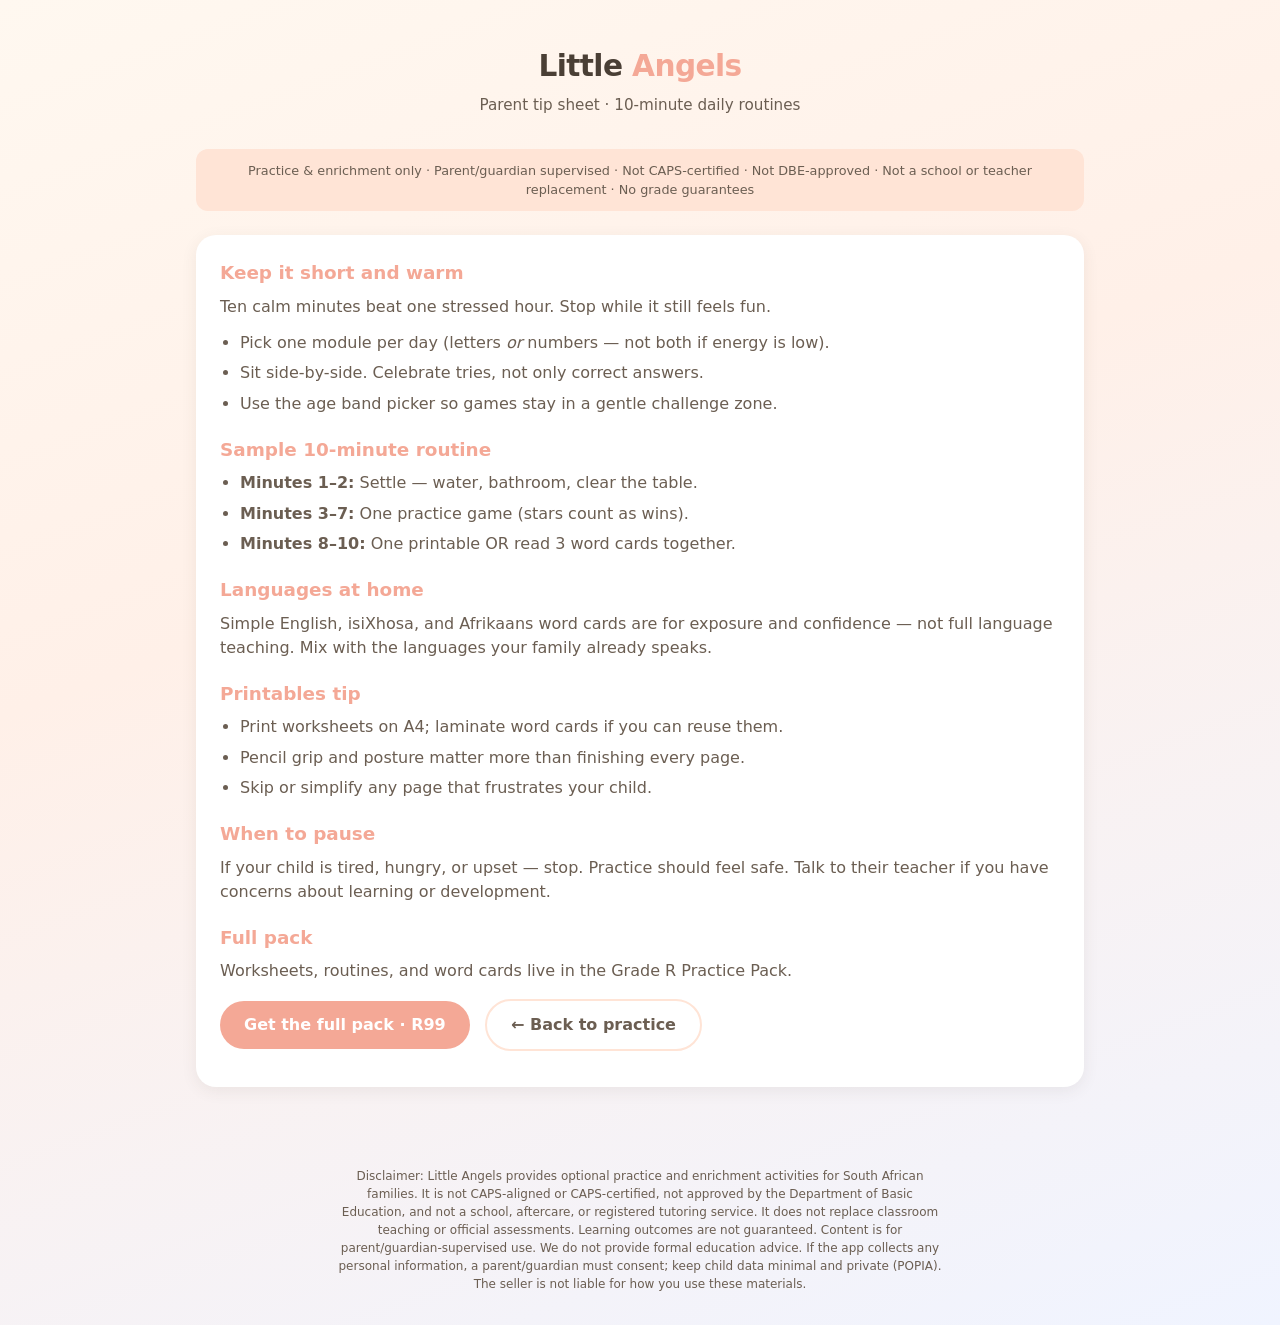
==== tips.html @ 87672984 "Initial Little Angels Grade R practice pack + web MVP Free static practice games (ages 4–9) and sell" ====
<!DOCTYPE html>
<html lang="en">
<head>
  <meta charset="UTF-8" />
  <meta name="viewport" content="width=device-width, initial-scale=1" />
  <title>Parent Tip Sheet — Little Angels</title>
  <link rel="stylesheet" href="css/styles.css" />
</head>
<body>
  <div class="wrap">
    <header class="site">
      <div class="logo">Little <span>Angels</span></div>
      <p class="tagline">Parent tip sheet · 10-minute daily routines</p>
    </header>

    <div class="disclaimer-bar">
      Practice &amp; enrichment only · Parent/guardian supervised · Not CAPS-certified · Not DBE-approved · Not a school or teacher replacement · No grade guarantees
    </div>

    <div class="tips-content">
      <h2>Keep it short and warm</h2>
      <p>Ten calm minutes beat one stressed hour. Stop while it still feels fun.</p>
      <ul>
        <li>Pick one module per day (letters <em>or</em> numbers — not both if energy is low).</li>
        <li>Sit side-by-side. Celebrate tries, not only correct answers.</li>
        <li>Use the age band picker so games stay in a gentle challenge zone.</li>
      </ul>

      <h2>Sample 10-minute routine</h2>
      <ul>
        <li><strong>Minutes 1–2:</strong> Settle — water, bathroom, clear the table.</li>
        <li><strong>Minutes 3–7:</strong> One practice game (stars count as wins).</li>
        <li><strong>Minutes 8–10:</strong> One printable OR read 3 word cards together.</li>
      </ul>

      <h2>Languages at home</h2>
      <p>Simple English, isiXhosa, and Afrikaans word cards are for exposure and confidence — not full language teaching. Mix with the languages your family already speaks.</p>

      <h2>Printables tip</h2>
      <ul>
        <li>Print worksheets on A4; laminate word cards if you can reuse them.</li>
        <li>Pencil grip and posture matter more than finishing every page.</li>
        <li>Skip or simplify any page that frustrates your child.</li>
      </ul>

      <h2>When to pause</h2>
      <p>If your child is tired, hungry, or upset — stop. Practice should feel safe. Talk to their teacher if you have concerns about learning or development.</p>

      <h2>Full pack</h2>
      <p>Worksheets, routines, and word cards live in the Grade R Practice Pack.</p>
      <p style="margin-top:1rem;">
        <a class="btn" href="https://gumroad.com/l/PLACEHOLDER-little-angels">Get the full pack · R99</a>
        &nbsp;
        <a class="btn ghost" href="index.html">← Back to practice</a>
      </p>
    </div>
  </div>

  <footer class="site">
    <p>Disclaimer: Little Angels provides optional practice and enrichment activities for South African families. It is not CAPS-aligned or CAPS-certified, not approved by the Department of Basic Education, and not a school, aftercare, or registered tutoring service. It does not replace classroom teaching or official assessments. Learning outcomes are not guaranteed. Content is for parent/guardian-supervised use. We do not provide formal education advice. If the app collects any personal information, a parent/guardian must consent; keep child data minimal and private (POPIA). The seller is not liable for how you use these materials.</p>
  </footer>
</body>
</html>
---- css/styles.css ----
:root {
  --cream: #FFF8F0;
  --peach: #FFE4D6;
  --coral: #F4A896;
  --soft-coral: #FFB5A0;
  --sky: #B8D4E8;
  --mint: #C8E6D0;
  --lavender: #E0D4F0;
  --sunshine: #FFEAA7;
  --ink: #4A3F35;
  --ink-soft: #6B5E52;
  --white: #FFFFFF;
  --star: #F5C542;
  --shadow: rgba(74, 63, 53, 0.08);
  --radius: 20px;
  --font: "Segoe UI", system-ui, -apple-system, sans-serif;
}

* { box-sizing: border-box; margin: 0; padding: 0; }

body {
  font-family: var(--font);
  background: linear-gradient(160deg, var(--cream) 0%, #FFF0E8 40%, #F0F4FF 100%);
  color: var(--ink);
  min-height: 100vh;
  line-height: 1.5;
}

.wrap {
  max-width: 920px;
  margin: 0 auto;
  padding: 1.25rem 1rem 3rem;
}

header.site {
  text-align: center;
  padding: 1.5rem 0 1rem;
}

.logo {
  font-size: 1.85rem;
  font-weight: 700;
  color: var(--ink);
  letter-spacing: -0.02em;
}

.logo span { color: var(--coral); }

.tagline {
  color: var(--ink-soft);
  font-size: 0.95rem;
  margin-top: 0.35rem;
}

.disclaimer-bar {
  background: var(--peach);
  border-radius: 12px;
  padding: 0.75rem 1rem;
  font-size: 0.8rem;
  color: var(--ink-soft);
  margin: 1rem 0 1.5rem;
  text-align: center;
}

.age-picker {
  display: flex;
  gap: 0.75rem;
  justify-content: center;
  flex-wrap: wrap;
  margin-bottom: 1.75rem;
}

.age-btn {
  background: var(--white);
  border: 2px solid transparent;
  border-radius: 999px;
  padding: 0.65rem 1.25rem;
  font-size: 1rem;
  font-weight: 600;
  color: var(--ink);
  cursor: pointer;
  box-shadow: 0 2px 8px var(--shadow);
  transition: border-color 0.2s, transform 0.15s;
}

.age-btn:hover { transform: translateY(-2px); }
.age-btn.active {
  border-color: var(--coral);
  background: var(--peach);
}

.stars-bar {
  display: flex;
  align-items: center;
  justify-content: center;
  gap: 0.5rem;
  margin-bottom: 1.5rem;
  font-size: 1.1rem;
  font-weight: 600;
}

.stars-bar .count { color: var(--coral); }

.modules {
  display: grid;
  grid-template-columns: repeat(auto-fit, minmax(160px, 1fr));
  gap: 1rem;
  margin-bottom: 2rem;
}

.mod-card {
  background: var(--white);
  border-radius: var(--radius);
  padding: 1.25rem 1rem;
  text-align: center;
  cursor: pointer;
  box-shadow: 0 4px 16px var(--shadow);
  border: 2px solid transparent;
  transition: border-color 0.2s, transform 0.15s;
  text-decoration: none;
  color: inherit;
  display: block;
}

.mod-card:hover {
  transform: translateY(-3px);
  border-color: var(--soft-coral);
}

.mod-card .emoji { font-size: 2.2rem; display: block; margin-bottom: 0.5rem; }
.mod-card h3 { font-size: 1.05rem; margin-bottom: 0.25rem; }
.mod-card p { font-size: 0.8rem; color: var(--ink-soft); }

.mod-card.letters { background: linear-gradient(145deg, #fff, #FFE8E0); }
.mod-card.numbers { background: linear-gradient(145deg, #fff, #E0F0FF); }
.mod-card.shapes { background: linear-gradient(145deg, #fff, #E8F8EC); }
.mod-card.words { background: linear-gradient(145deg, #fff, #F0E8FF); }
.mod-card.count { background: linear-gradient(145deg, #fff, #FFF8E0); }

.cta-box {
  background: var(--white);
  border-radius: var(--radius);
  padding: 1.5rem;
  text-align: center;
  box-shadow: 0 4px 16px var(--shadow);
  margin-bottom: 1.5rem;
}

.cta-box h2 { font-size: 1.25rem; margin-bottom: 0.5rem; }
.cta-box p { color: var(--ink-soft); font-size: 0.95rem; margin-bottom: 1rem; }

.btn {
  display: inline-block;
  background: var(--coral);
  color: white;
  font-weight: 600;
  padding: 0.75rem 1.5rem;
  border-radius: 999px;
  text-decoration: none;
  border: none;
  cursor: pointer;
  font-size: 1rem;
  transition: background 0.2s, transform 0.15s;
}

.btn:hover { background: #E8907A; transform: translateY(-1px); }
.btn.secondary {
  background: var(--sky);
  color: var(--ink);
}
.btn.secondary:hover { background: #A8C8E0; }
.btn.ghost {
  background: transparent;
  color: var(--ink-soft);
  border: 2px solid var(--peach);
}
.btn.ghost:hover { background: var(--peach); }

.nav-links {
  display: flex;
  gap: 1rem;
  justify-content: center;
  flex-wrap: wrap;
  margin-top: 1rem;
  font-size: 0.9rem;
}

.nav-links a { color: var(--ink-soft); }

footer.site {
  text-align: center;
  font-size: 0.75rem;
  color: var(--ink-soft);
  padding: 2rem 1rem;
  max-width: 640px;
  margin: 0 auto;
}

/* Practice screens */
.practice-view { display: none; }
.practice-view.active { display: block; }

.back-btn {
  background: none;
  border: none;
  color: var(--ink-soft);
  font-size: 0.95rem;
  cursor: pointer;
  margin-bottom: 1rem;
  padding: 0.25rem 0;
}

.practice-card {
  background: var(--white);
  border-radius: var(--radius);
  padding: 1.75rem 1.25rem;
  box-shadow: 0 4px 20px var(--shadow);
  text-align: center;
  min-height: 280px;
}

.practice-card h2 {
  font-size: 1.35rem;
  margin-bottom: 0.5rem;
}

.prompt-big {
  font-size: 4rem;
  font-weight: 700;
  margin: 1rem 0;
  color: var(--coral);
  line-height: 1.1;
}

.prompt-med {
  font-size: 2.5rem;
  font-weight: 700;
  margin: 1rem 0;
  color: var(--ink);
}

.choices {
  display: flex;
  flex-wrap: wrap;
  gap: 0.75rem;
  justify-content: center;
  margin: 1.25rem 0;
}

.choice {
  min-width: 70px;
  min-height: 70px;
  padding: 0.75rem 1rem;
  font-size: 1.5rem;
  font-weight: 700;
  border-radius: 16px;
  border: 3px solid var(--peach);
  background: var(--cream);
  color: var(--ink);
  cursor: pointer;
  transition: background 0.15s, border-color 0.15s, transform 0.1s;
}

.choice:hover { background: var(--peach); transform: scale(1.05); }
.choice.correct { background: var(--mint); border-color: #7BC98A; }
.choice.wrong { background: #FFD0D0; border-color: #E88A8A; }

.feedback {
  min-height: 1.5rem;
  font-weight: 600;
  margin: 0.75rem 0;
  font-size: 1.1rem;
}

.feedback.good { color: #3A8A4A; }
.feedback.bad { color: #C06060; }

.controls {
  display: flex;
  gap: 0.75rem;
  justify-content: center;
  margin-top: 1rem;
  flex-wrap: wrap;
}

.shape-visual {
  width: 100px;
  height: 100px;
  margin: 1rem auto;
}

.shape-visual.circle {
  background: var(--coral);
  border-radius: 50%;
}
.shape-visual.square {
  background: var(--sky);
  border-radius: 8px;
}
.shape-visual.triangle {
  width: 0; height: 0;
  background: transparent;
  border-left: 50px solid transparent;
  border-right: 50px solid transparent;
  border-bottom: 90px solid #7BC98A;
}
.shape-visual.rectangle {
  width: 140px;
  height: 80px;
  background: var(--lavender);
  border-radius: 8px;
}
.shape-visual.star-shape {
  background: var(--sunshine);
  clip-path: polygon(50% 0%, 61% 35%, 98% 35%, 68% 57%, 79% 91%, 50% 70%, 21% 91%, 32% 57%, 2% 35%, 39% 35%);
}

.count-items {
  display: flex;
  flex-wrap: wrap;
  gap: 0.5rem;
  justify-content: center;
  margin: 1rem 0;
  font-size: 2rem;
}

.word-card-display {
  background: linear-gradient(145deg, var(--lavender), var(--peach));
  border-radius: 16px;
  padding: 1.5rem;
  margin: 1rem auto;
  max-width: 280px;
  font-size: 2rem;
  font-weight: 700;
}

.lang-tabs {
  display: flex;
  gap: 0.5rem;
  justify-content: center;
  margin-bottom: 1rem;
  flex-wrap: wrap;
}

.lang-tab {
  padding: 0.4rem 0.9rem;
  border-radius: 999px;
  border: 2px solid var(--peach);
  background: var(--white);
  cursor: pointer;
  font-size: 0.85rem;
  font-weight: 600;
}
.lang-tab.active { background: var(--peach); }

.tips-content {
  background: var(--white);
  border-radius: var(--radius);
  padding: 1.5rem;
  box-shadow: 0 4px 16px var(--shadow);
}

.tips-content h2 { margin: 1.25rem 0 0.5rem; font-size: 1.15rem; color: var(--coral); }
.tips-content h2:first-child { margin-top: 0; }
.tips-content ul { margin-left: 1.25rem; color: var(--ink-soft); }
.tips-content li { margin-bottom: 0.4rem; }
.tips-content p { color: var(--ink-soft); margin-bottom: 0.75rem; }

@media (max-width: 480px) {
  .prompt-big { font-size: 3rem; }
  .choice { min-width: 56px; min-height: 56px; font-size: 1.25rem; }
}
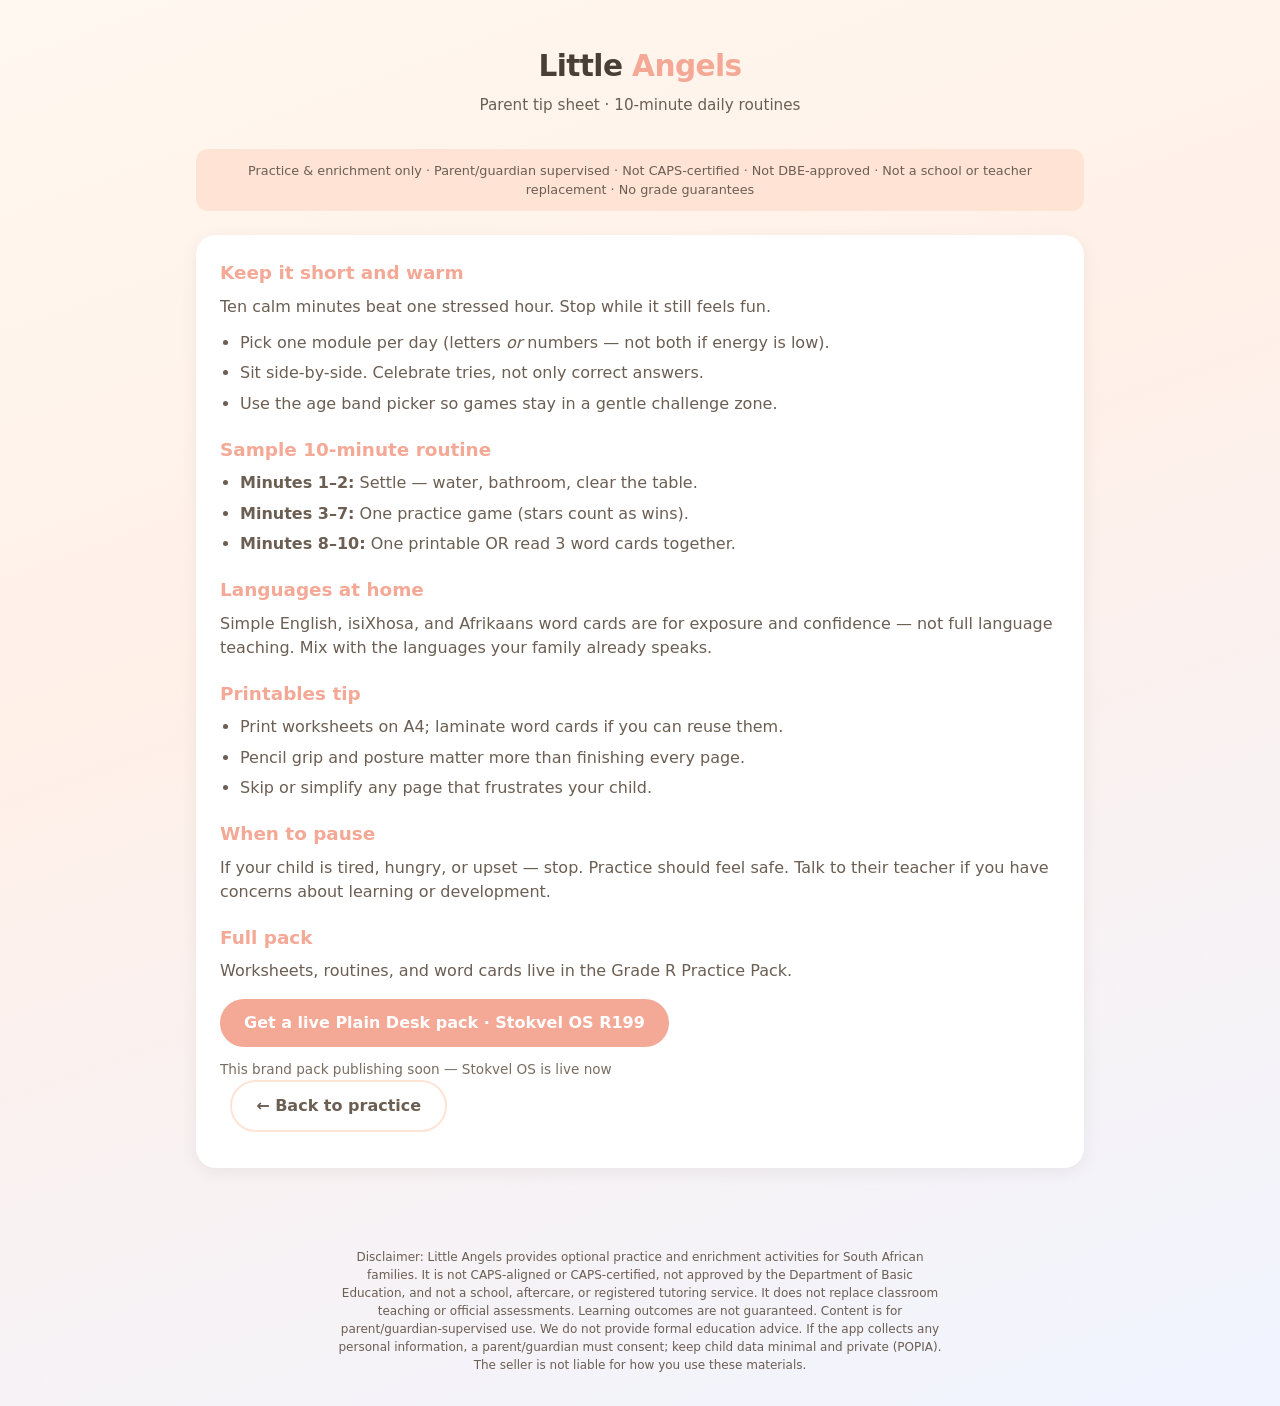
==== commit be065aa7: "Fix Gumroad CTA: point demos to live Stokvel pack Replace PLACEHOLDER / bare gumroad links with stof" ====
--- a/tips.html
+++ b/tips.html
@@ -49,7 +49,8 @@
       <h2>Full pack</h2>
       <p>Worksheets, routines, and word cards live in the Grade R Practice Pack.</p>
       <p style="margin-top:1rem;">
-        <a class="btn" href="https://gumroad.com/l/PLACEHOLDER-little-angels">Get the full pack · R99</a>
+        <a class="btn" href="https://stofficial.gumroad.com/l/ydbgne" target="_blank" rel="noopener">Get a live Plain Desk pack · Stokvel OS R199</a>
+        <p style="margin:0.75rem 0 0;font-size:0.85rem;opacity:0.9">This brand pack publishing soon — Stokvel OS is live now</p>
         &nbsp;
         <a class="btn ghost" href="index.html">← Back to practice</a>
       </p>
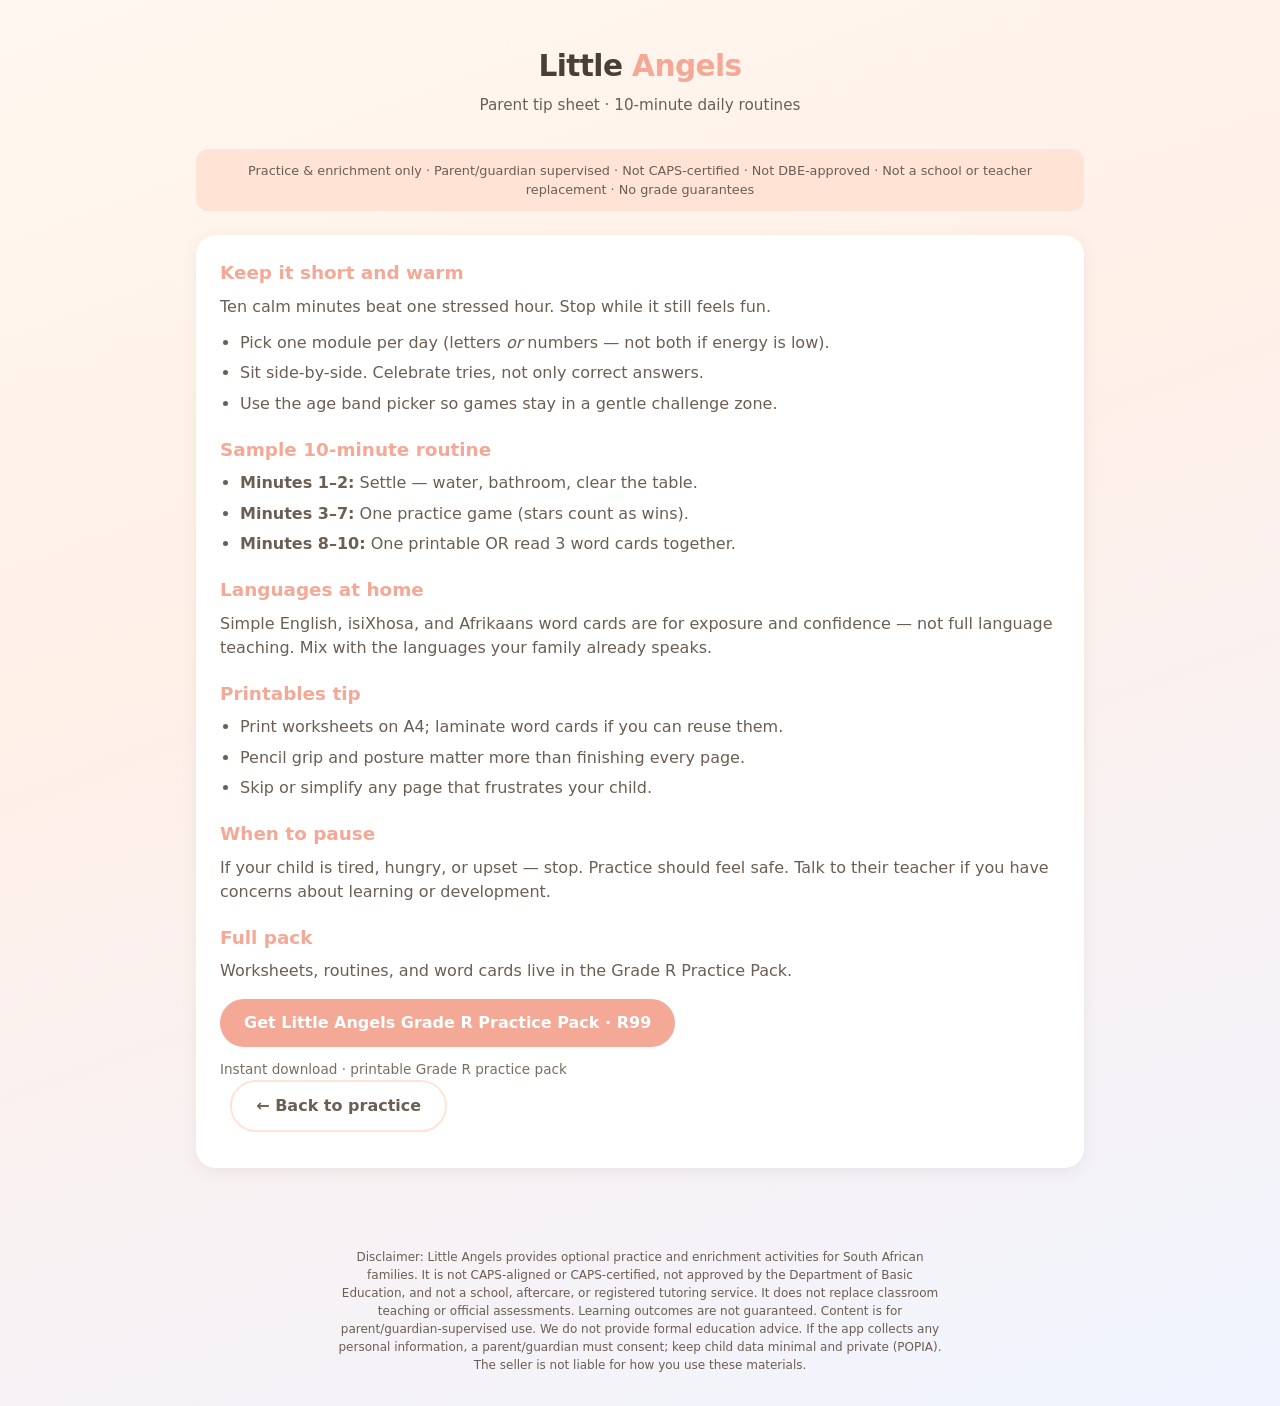
==== commit cef1e659: "Swap demo CTA to live Little Angels Gumroad SKU (jsjetg)" ====
--- a/tips.html
+++ b/tips.html
@@ -49,8 +49,8 @@
       <h2>Full pack</h2>
       <p>Worksheets, routines, and word cards live in the Grade R Practice Pack.</p>
       <p style="margin-top:1rem;">
-        <a class="btn" href="https://stofficial.gumroad.com/l/ydbgne" target="_blank" rel="noopener">Get a live Plain Desk pack · Stokvel OS R199</a>
-        <p style="margin:0.75rem 0 0;font-size:0.85rem;opacity:0.9">This brand pack publishing soon — Stokvel OS is live now</p>
+        <a class="btn" href="https://stofficial.gumroad.com/l/jsjetg" target="_blank" rel="noopener">Get Little Angels Grade R Practice Pack · R99</a>
+        <p style="margin:0.75rem 0 0;font-size:0.85rem;opacity:0.9">Instant download · printable Grade R practice pack</p>
         &nbsp;
         <a class="btn ghost" href="index.html">← Back to practice</a>
       </p>
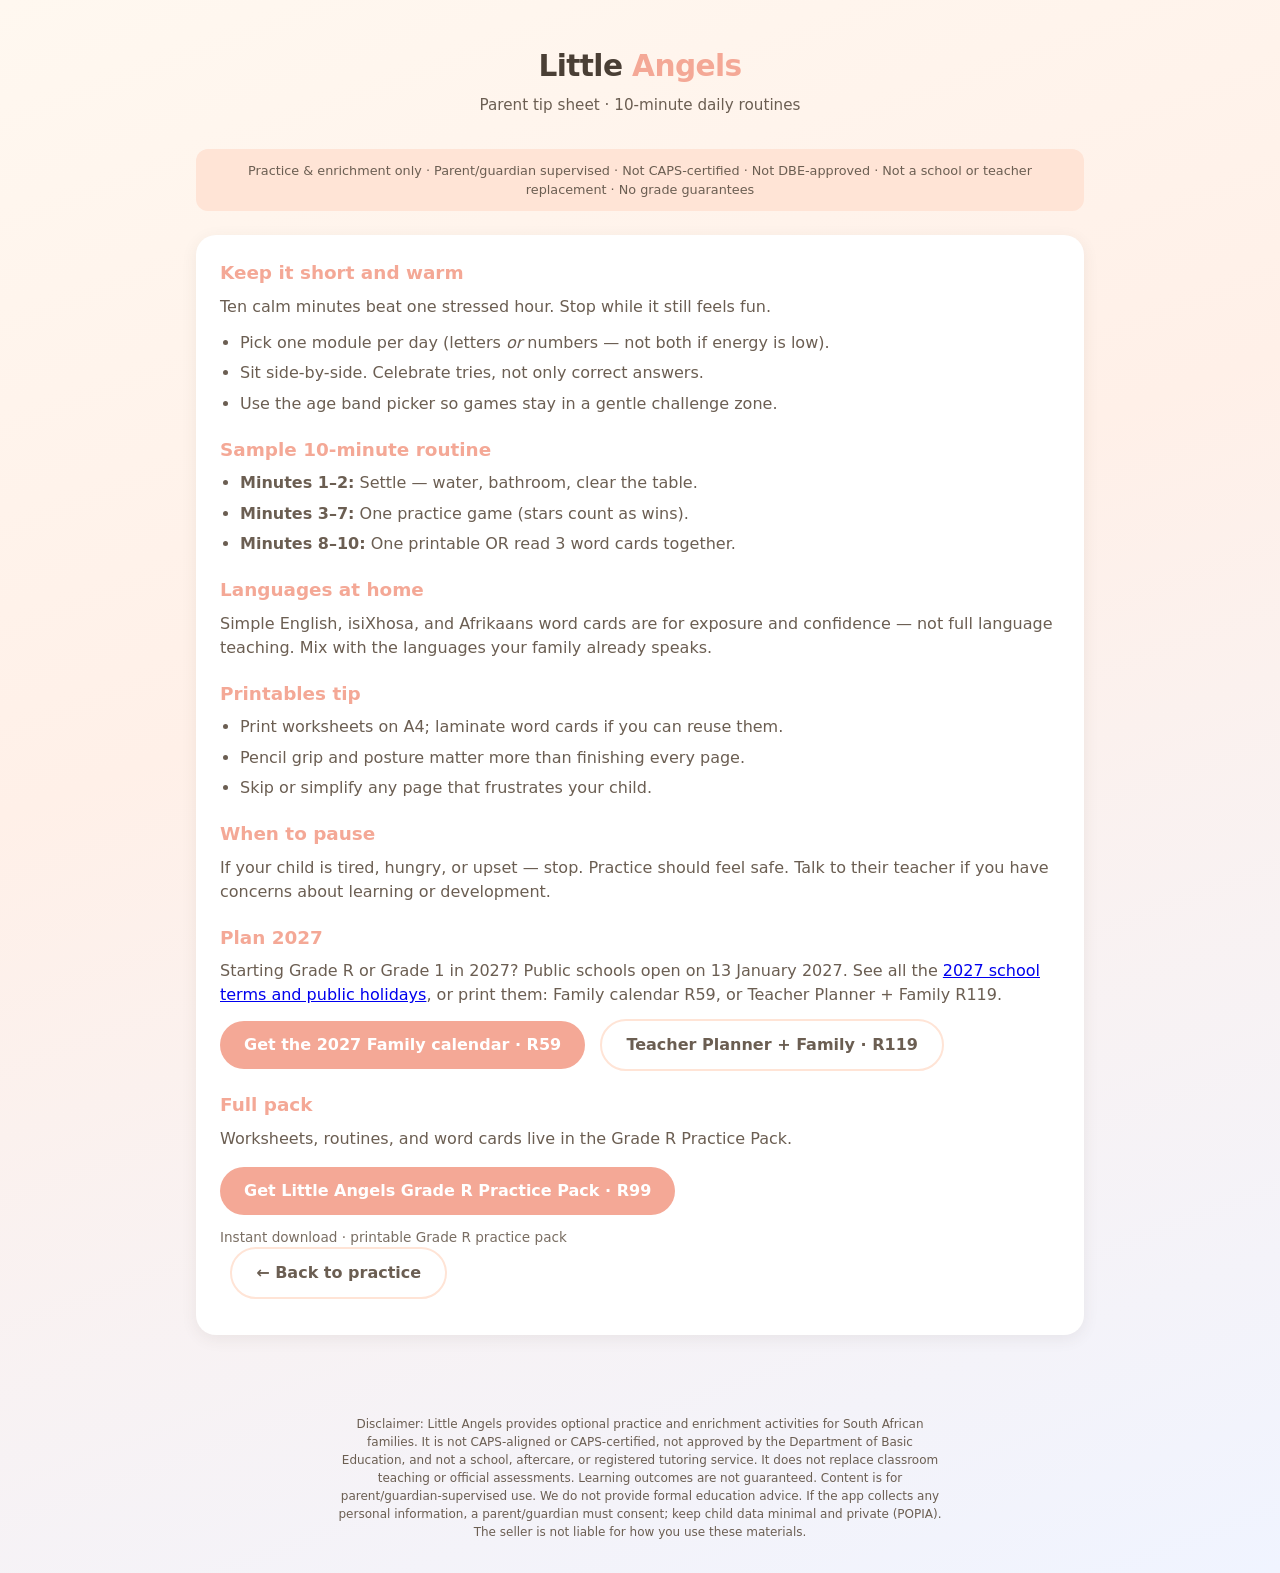
==== commit 9f716412: "Add Plan 2027 calendar callout" ====
--- a/tips.html
+++ b/tips.html
@@ -46,6 +46,14 @@
       <h2>When to pause</h2>
       <p>If your child is tired, hungry, or upset — stop. Practice should feel safe. Talk to their teacher if you have concerns about learning or development.</p>
 
+      <h2>Plan 2027</h2>
+      <p>Starting Grade R or Grade 1 in 2027? Public schools open on 13 January 2027. See all the <a href="https://esteprinsloo101-web.github.io/plain-desk/2027-calendar/">2027 school terms and public holidays</a>, or print them: Family calendar R59, or Teacher Planner + Family R119.</p>
+      <p style="margin-top:0.75rem;">
+        <a class="btn" href="https://stofficial.gumroad.com/l/sa-2027-calendar" target="_blank" rel="noopener">Get the 2027 Family calendar · R59</a>
+        &nbsp;
+        <a class="btn ghost" href="https://stofficial.gumroad.com/l/sa-2027-teacher-planner" target="_blank" rel="noopener">Teacher Planner + Family · R119</a>
+      </p>
+
       <h2>Full pack</h2>
       <p>Worksheets, routines, and word cards live in the Grade R Practice Pack.</p>
       <p style="margin-top:1rem;">
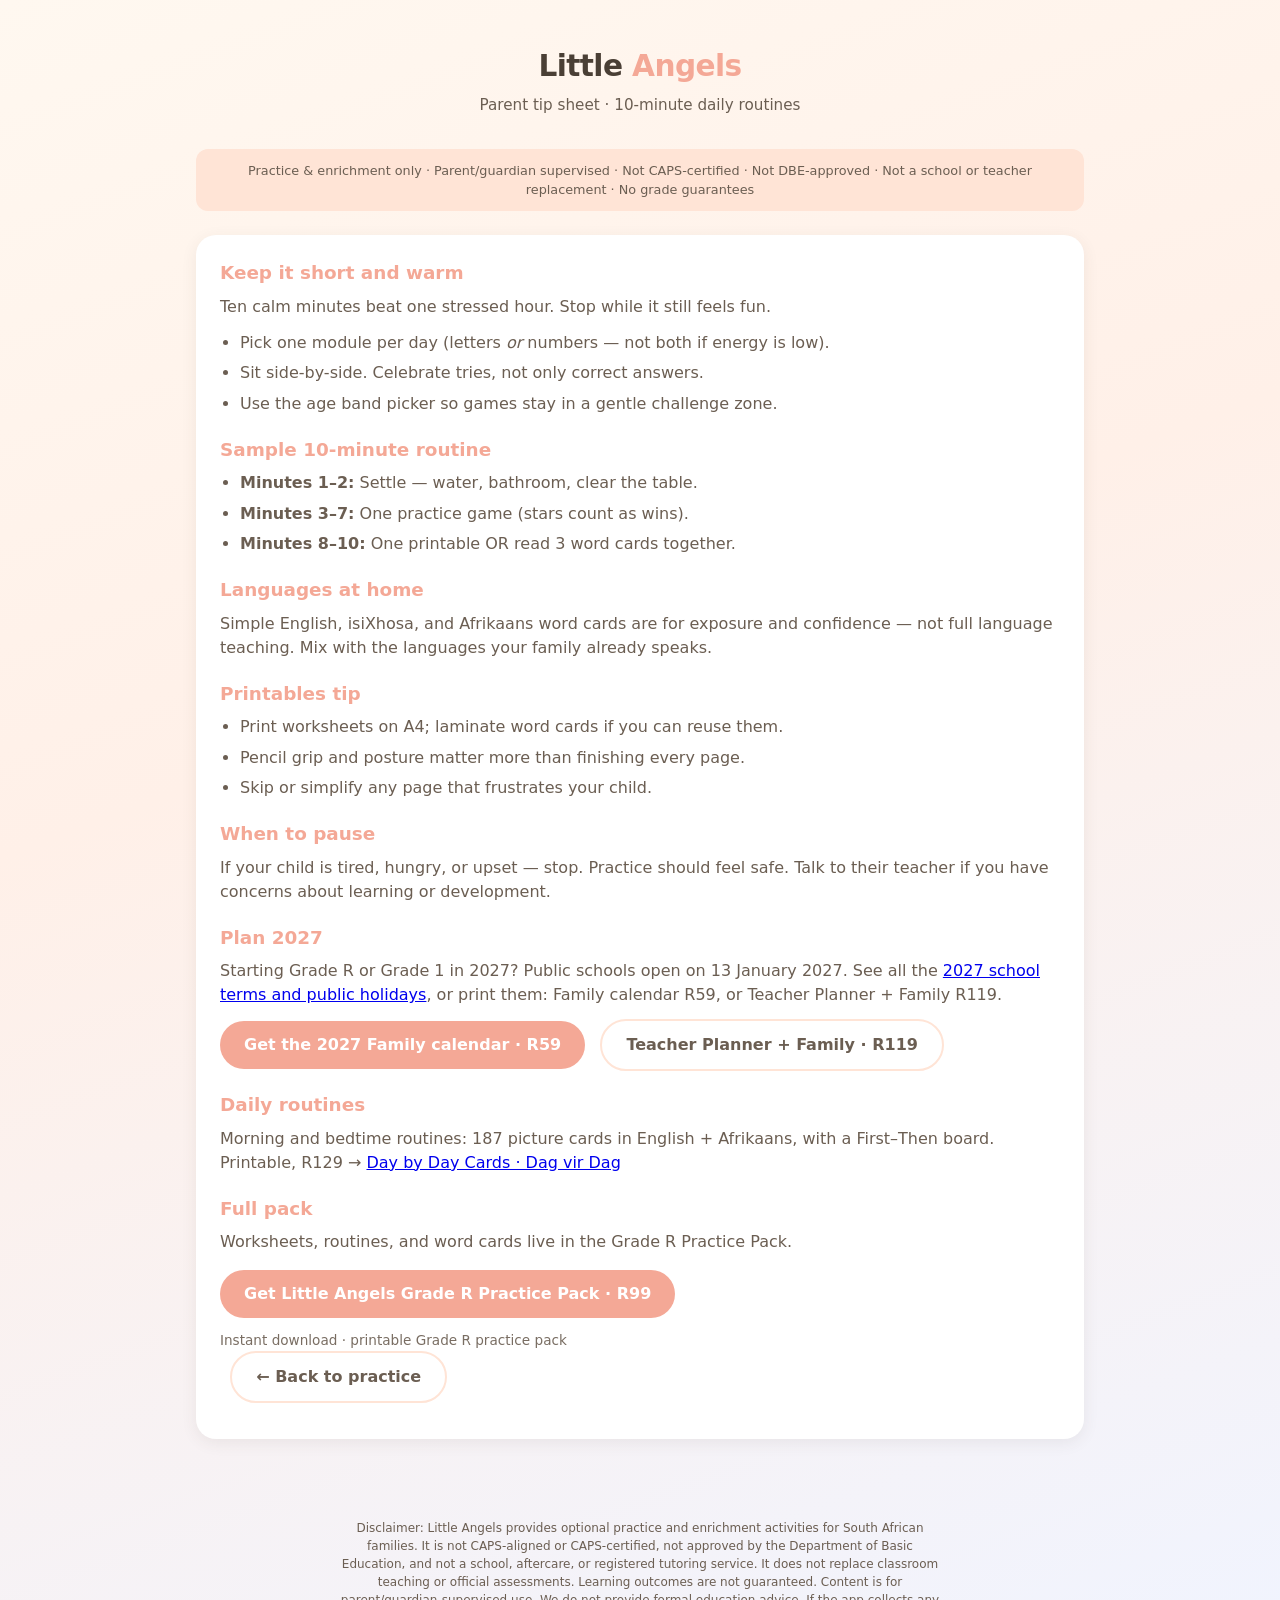
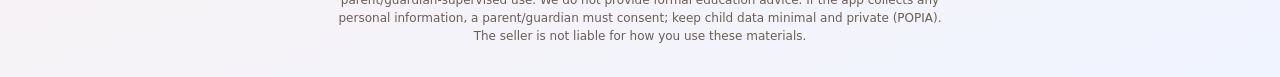
==== commit 0dd46cb0: "Add Day by Day routine cards callout to tips page" ====
--- a/tips.html
+++ b/tips.html
@@ -54,6 +54,9 @@
         <a class="btn ghost" href="https://stofficial.gumroad.com/l/sa-2027-teacher-planner" target="_blank" rel="noopener">Teacher Planner + Family · R119</a>
       </p>
 
+      <h2>Daily routines</h2>
+      <p>Morning and bedtime routines: 187 picture cards in English + Afrikaans, with a First–Then board. Printable, R129 → <a href="https://stofficial.gumroad.com/l/axixhj" target="_blank" rel="noopener">Day by Day Cards · Dag vir Dag</a></p>
+
       <h2>Full pack</h2>
       <p>Worksheets, routines, and word cards live in the Grade R Practice Pack.</p>
       <p style="margin-top:1rem;">
